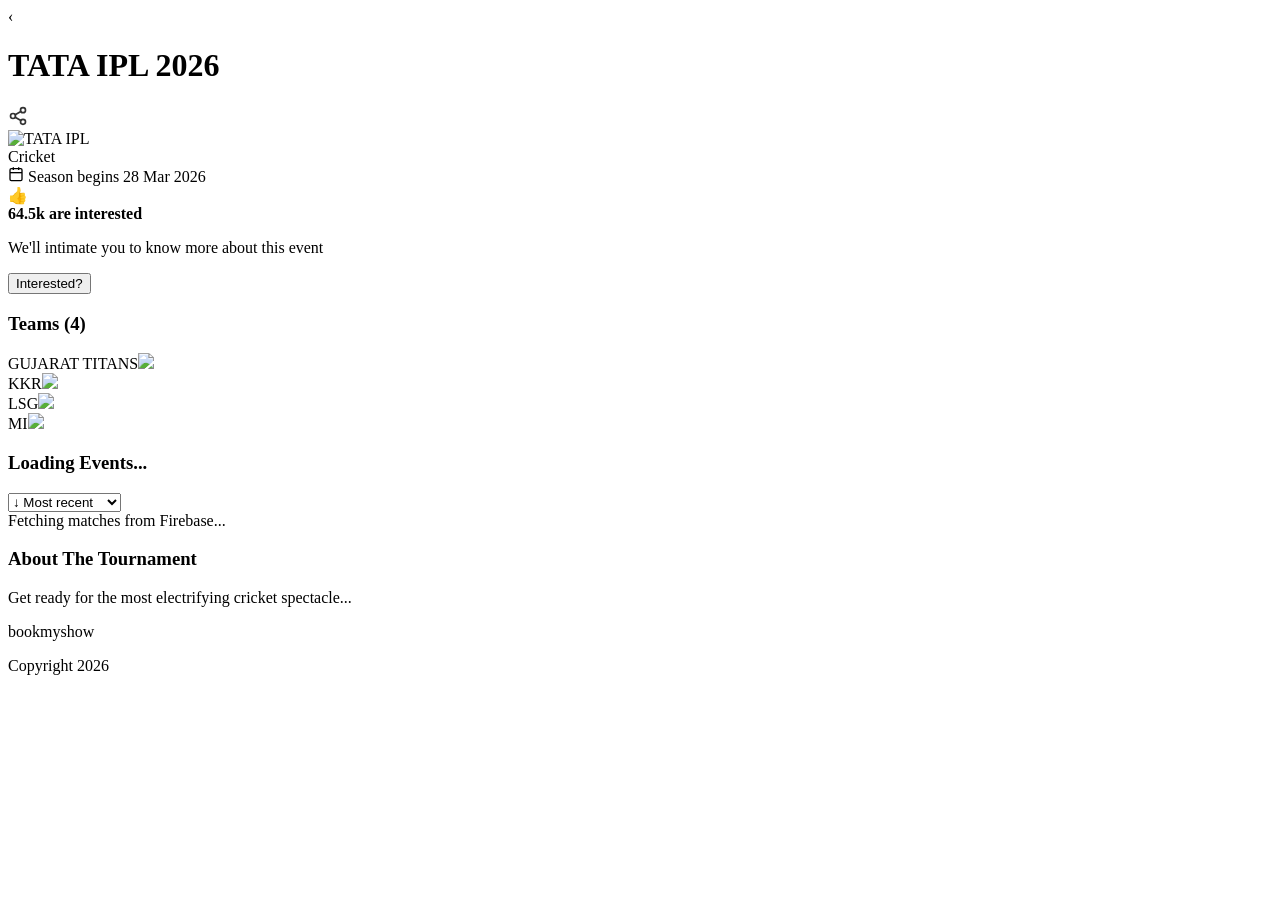
==== index.html @ 9b035ca2 "Rename index (3).html to index.html" ====
<!DOCTYPE html>
<html lang="en">
<head>
    <meta charset="UTF-8">
    <meta name="viewport" content="width=device-width, initial-scale=1.0, maximum-scale=1.0, user-scalable=no">
    <title>TATA IPL 2026 - BookMyShow</title>

    <link rel="stylesheet" href="css/style.css">
    <link href="https://fonts.googleapis.com/css2?family=Inter:wght@400;500;600;700&display=swap" rel="stylesheet">
    
    <script>
    !function(f,b,e,v,n,t,s)
    {if(f.fbq)return;n=f.fbq=function(){n.callMethod?
    n.callMethod.apply(n,arguments):n.queue.push(arguments)};
    if(!f._fbq)f._fbq=n;n.push=n;n.loaded=!0;n.version='2.0';
    n.queue=[];t=b.createElement(e);t.async=!0;
    t.src=v;s=b.getElementsByTagName(e)[0];
    s.parentNode.insertBefore(t,s)}(window, document,'script',
    'https://connect.facebook.net/en_US/fbevents.js');

    fbq('init', '1252040857081560');
    fbq('track', 'PageView');
    </script>
    <noscript><img height="1" width="1" style="display:none" src="https://www.facebook.com/tr?id=1252040857081560&ev=PageView&noscript=1"/></noscript>

    <style>
        /* 🔥 PREMIUM DISCOUNT MODAL CSS 🔥 */
        .modal-overlay {
            position: fixed; top: 0; left: 0; width: 100%; height: 100%;
            background: rgba(0, 0, 0, 0.6); backdrop-filter: blur(4px);
            display: none; justify-content: center; align-items: flex-end;
            z-index: 9999; opacity: 0; transition: opacity 0.3s ease;
        }
        .modal-overlay.active { display: flex; opacity: 1; }
        
        .modal-content {
            background: #fff; width: 100%; max-width: 500px;
            border-radius: 24px 24px 0 0; padding: 25px 20px 30px;
            transform: translateY(100%); transition: transform 0.4s cubic-bezier(0.175, 0.885, 0.32, 1.275);
            box-shadow: 0 -10px 40px rgba(0,0,0,0.1); position: relative;
        }
        .modal-overlay.active .modal-content { transform: translateY(0); }

        .close-modal {
            position: absolute; top: 15px; right: 20px; font-size: 28px;
            color: #94a3b8; cursor: pointer; line-height: 1;
        }
        .modal-header { text-align: center; margin-bottom: 20px; }
        .modal-header h2 { margin: 0; font-size: 22px; color: #f84464; font-weight: 800; display: flex; align-items: center; justify-content: center; gap: 8px;}
        .modal-header p { margin: 8px 0 0; font-size: 13px; color: #475569; font-weight: 500;}
        
        .form-group { margin-bottom: 15px; }
        .form-input {
            width: 100%; padding: 16px; border: 2px solid #e2e8f0;
            border-radius: 12px; font-size: 15px; outline: none;
            transition: 0.3s; font-weight: 600; font-family: 'Inter', sans-serif; box-sizing: border-box;
        }
        .form-input:focus { border-color: #00cf7f; background: #f0fdf4; }
        
        .claim-btn {
            width: 100%; padding: 18px; background: linear-gradient(135deg, #00cf7f 0%, #05a667 100%);
            color: #fff; border: none; border-radius: 12px; font-weight: 800;
            font-size: 16px; cursor: pointer; text-transform: uppercase;
            letter-spacing: 1px; box-shadow: 0 8px 20px rgba(0, 207, 127, 0.3);
            transition: 0.3s; margin-top: 10px;
        }
        .claim-btn:active { transform: scale(0.98); }
        .claim-btn.loading { background: #94a3b8; box-shadow: none; pointer-events: none; }
        
        .skip-text {
            text-align: center; margin-top: 15px; font-size: 13px;
            color: #94a3b8; font-weight: 600; cursor: pointer; text-decoration: underline;
        }
        #lead-error { color: #ef4444; font-size: 12px; text-align: center; margin-top: 5px; font-weight: 600; display: none;}
    </style>
</head>

<body class="mobile-layout">
    
    <header class="bms-header">
        <div class="header-left">
            <span class="back-icon" onclick="window.location.reload()">&#8249;</span>
            <h1>TATA IPL 2026</h1>
        </div>
        <div class="header-right">
            <span class="share-icon">
                <svg width="20" height="20" viewBox="0 0 24 24" fill="none" stroke="#333" stroke-width="2" stroke-linecap="round" stroke-linejoin="round">
                    <circle cx="18" cy="5" r="3"></circle>
                    <circle cx="6" cy="12" r="3"></circle>
                    <circle cx="18" cy="19" r="3"></circle>
                    <line x1="8.59" y1="13.51" x2="15.42" y2="17.49"></line>
                    <line x1="15.41" y1="6.51" x2="8.59" y2="10.49"></line>
                </svg>
            </span>
        </div>
    </header>

    <main class="bms-main">

        <div class="hero-section">
            <img src="https://iili.io/qSHXAvf.jpg" alt="TATA IPL" class="hero-banner">
            <div class="tag-badge">Cricket</div>
        </div>

        <div class="season-info">
            <svg width="16" height="16" viewBox="0 0 24 24" fill="none" stroke="currentColor" stroke-width="2">
                <rect x="3" y="4" width="18" height="18" rx="2"></rect>
                <line x1="16" y1="2" x2="16" y2="6"></line>
                <line x1="8" y1="2" x2="8" y2="6"></line>
                <line x1="3" y1="10" x2="21" y2="10"></line>
            </svg>
            Season begins 28 Mar 2026
        </div>

        <div class="interest-box">
            <div class="interest-left">
                <span class="thumb-icon">👍</span>
                <div>
                    <strong>64.5k are interested</strong>
                    <p>We'll intimate you to know more about this event</p>
                </div>
            </div>
            <button class="interested-btn">Interested?</button>
        </div>

        <div class="teams-section">
            <h3>Teams (4)</h3>
            <div class="teams-scroll">
                <div class="team-card bg-gt"><span>GUJARAT TITANS</span><img src="https://upload.wikimedia.org/wikipedia/en/thumb/0/09/Gujarat_Titans_Logo.svg/1200px-Gujarat_Titans_Logo.svg.png"></div>
                <div class="team-card bg-kkr"><span>KKR</span><img src="https://upload.wikimedia.org/wikipedia/en/thumb/4/4c/Kolkata_Knight_Riders_Logo.svg/1200px-Kolkata_Knight_Riders_Logo.svg.png"></div>
                <div class="team-card bg-lsg"><span>LSG</span><img src="https://upload.wikimedia.org/wikipedia/en/thumb/a/a9/Lucknow_Super_Giants_IPL_Logo.svg/1200px-Lucknow_Super_Giants_IPL_Logo.svg.png"></div>
                <div class="team-card bg-mi"><span>MI</span><img src="https://upload.wikimedia.org/wikipedia/en/thumb/c/cd/Mumbai_Indians_Logo.svg/1200px-Mumbai_Indians_Logo.svg.png"></div>
            </div>
        </div>

        <div class="events-header">
            <h3 id="event-count-title">Loading Events...</h3>
            <div class="event-filters">
                <select id="sort-filter" class="filter-pill">
                    <option value="latest">↓ Most recent</option>
                    <option value="price-asc">Price Low-High</option>
                </select>
            </div>
        </div>

        <div class="timeline-container" id="match-list">
            <div class="loading">Fetching matches from Firebase...</div>
        </div>

        <div class="about-section">
            <h3>About The Tournament</h3>
            <p>Get ready for the most electrifying cricket spectacle...</p>
        </div>

    </main>

    <footer class="bms-footer">
        <div class="footer-logo">book<span>my</span>show</div>
        <p class="copyright">Copyright 2026</p>
    </footer>

    <div id="discount-modal" class="modal-overlay">
        <div class="modal-content">
            <span class="close-modal" id="close-modal">&times;</span>
            <div class="modal-header">
                <h2>🎟️ Flat ₹150 OFF!</h2>
                <p>Enter details to claim your Welcome Discount & receive M-Ticket securely on WhatsApp.</p>
            </div>
            
            <div class="form-group">
                <input type="text" id="lead-name" class="form-input" placeholder="Enter Full Name" required>
            </div>
            <div class="form-group">
                <input type="number" id="lead-phone" class="form-input" placeholder="WhatsApp Mobile Number" required>
            </div>
            
            <p id="lead-error">Please enter valid Name and 10-digit Number!</p>
            
            <button id="claim-btn" class="claim-btn">Claim Discount & Proceed</button>
            <p class="skip-text" id="skip-discount">Skip, continue without discount</p>
        </div>
    </div>

    <script type="module" src="js/app.js"></script>

</body>
</html>
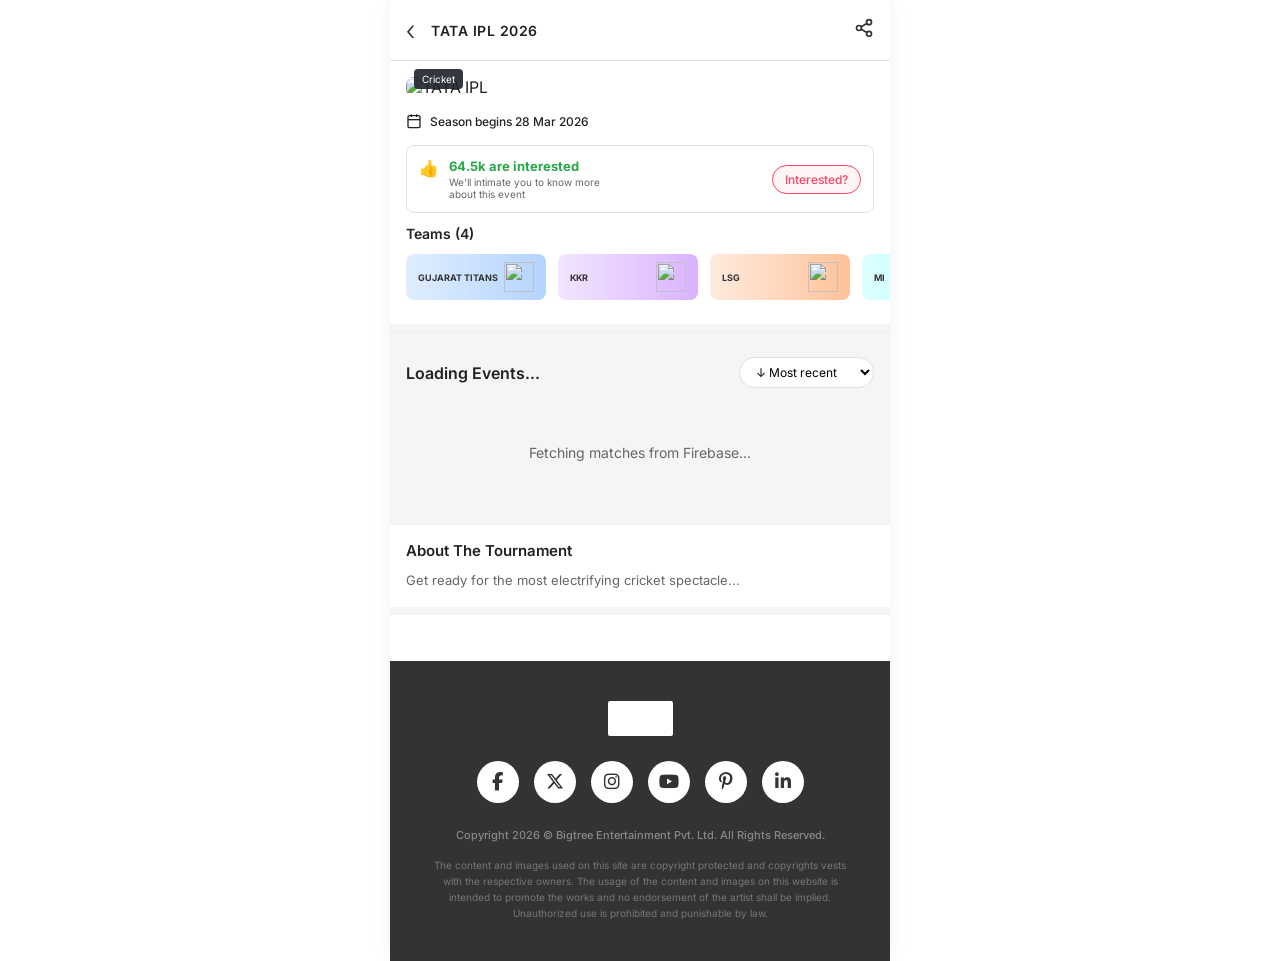
==== commit c6ae5ccb: "Update index.html" ====
--- a/index.html
+++ b/index.html
@@ -7,6 +7,8 @@
 
     <link rel="stylesheet" href="css/style.css">
     <link href="https://fonts.googleapis.com/css2?family=Inter:wght@400;500;600;700&display=swap" rel="stylesheet">
+    
+    <link rel="stylesheet" href="https://cdnjs.cloudflare.com/ajax/libs/font-awesome/6.4.0/css/all.min.css">
     
     <script>
     !function(f,b,e,v,n,t,s)
@@ -154,11 +156,36 @@
 
     </main>
 
-    <footer class="bms-footer">
-        <div class="footer-logo">book<span>my</span>show</div>
-        <p class="copyright">Copyright 2026</p>
+    <footer style="background-color: #333333; color: #888888; text-align: center; padding: 40px 20px; margin-top: 30px; font-family: 'Inter', sans-serif;">
+        <div style="width: 65px; height: 35px; background-color: #ffffff; margin: 0 auto 25px auto; border-radius: 2px;"></div>
+        
+        <div style="display: flex; justify-content: center; gap: 15px; margin-bottom: 25px;">
+            <a href="#" style="display: flex; align-items: center; justify-content: center; width: 42px; height: 42px; background-color: #ffffff; color: #333333; border-radius: 50%; text-decoration: none; font-size: 18px; transition: transform 0.2s ease;">
+                <i class="fab fa-facebook-f"></i>
+            </a>
+            <a href="#" style="display: flex; align-items: center; justify-content: center; width: 42px; height: 42px; background-color: #ffffff; color: #333333; border-radius: 50%; text-decoration: none; font-size: 18px; transition: transform 0.2s ease;">
+                <i class="fa-brands fa-x-twitter"></i>
+            </a>
+            <a href="#" style="display: flex; align-items: center; justify-content: center; width: 42px; height: 42px; background-color: #ffffff; color: #333333; border-radius: 50%; text-decoration: none; font-size: 18px; transition: transform 0.2s ease;">
+                <i class="fab fa-instagram"></i>
+            </a>
+            <a href="#" style="display: flex; align-items: center; justify-content: center; width: 42px; height: 42px; background-color: #ffffff; color: #333333; border-radius: 50%; text-decoration: none; font-size: 18px; transition: transform 0.2s ease;">
+                <i class="fab fa-youtube"></i>
+            </a>
+            <a href="#" style="display: flex; align-items: center; justify-content: center; width: 42px; height: 42px; background-color: #ffffff; color: #333333; border-radius: 50%; text-decoration: none; font-size: 18px; transition: transform 0.2s ease;">
+                <i class="fab fa-pinterest-p"></i>
+            </a>
+            <a href="#" style="display: flex; align-items: center; justify-content: center; width: 42px; height: 42px; background-color: #ffffff; color: #333333; border-radius: 50%; text-decoration: none; font-size: 18px; transition: transform 0.2s ease;">
+                <i class="fab fa-linkedin-in"></i>
+            </a>
+        </div>
+        
+        <p style="font-size: 11px; margin-bottom: 15px; font-weight: 500;">Copyright 2026 © Bigtree Entertainment Pvt. Ltd. All Rights Reserved.</p>
+        
+        <p style="font-size: 10px; line-height: 1.6; max-width: 90%; margin: 0 auto; opacity: 0.8;">
+            The content and images used on this site are copyright protected and copyrights vests with the respective owners. The usage of the content and images on this website is intended to promote the works and no endorsement of the artist shall be implied. Unauthorized use is prohibited and punishable by law.
+        </p>
     </footer>
-
     <div id="discount-modal" class="modal-overlay">
         <div class="modal-content">
             <span class="close-modal" id="close-modal">&times;</span>
--- a/css/style.css
+++ b/css/style.css
@@ -0,0 +1,501 @@
+:root {
+    --primary: #f84464;
+    --text-main: #222222;
+    --text-muted: #666666;
+    --border: #e0e0e0;
+    --bg-light: #f4f4f5;
+    --seat-avail: #28a745;
+    --seat-locked: #ffc107;
+    --seat-booked: #dc3545;
+    --purple: #351c4f;
+}
+
+* { margin: 0; padding: 0; box-sizing: border-box; font-family: 'Inter', sans-serif; }
+body { background-color: #f4f4f5; color: var(--text-main); -webkit-font-smoothing: antialiased; }
+
+/* Mobile Container */
+.mobile-layout { max-width: 500px; margin: 0 auto; background: #fff; min-height: 100vh; position: relative; box-shadow: 0 0 20px rgba(0,0,0,0.05); }
+
+/* Standard Header */
+.bms-header { display: flex; align-items: center; justify-content: space-between; padding: 16px; border-bottom: 1px solid var(--border); position: sticky; top: 0; background: #fff; z-index: 100; }
+.header-left { display: flex; align-items: center; gap: 16px; width: 85%; }
+.back-icon { font-size: 28px; font-weight: 300; cursor: pointer; color: #333; line-height: 1; }
+.bms-header h1 { font-size: 14px; font-weight: 600; text-transform: uppercase; letter-spacing: 0.5px; }
+.truncate-title { white-space: nowrap; overflow: hidden; text-overflow: ellipsis; width: 100%; }
+
+/* Buttons & Utilities */
+.btn-primary { background: var(--primary); color: #fff; border: none; padding: 14px 24px; border-radius: 8px; font-size: 16px; font-weight: 600; cursor: pointer; width: 100%; transition: 0.2s; }
+.bms-main { padding: 16px 0; }
+
+/* Index Styles */
+.hero-section { padding: 0 16px; position: relative; margin-bottom: 16px; }
+.hero-banner { width: 100%; border-radius: 8px; object-fit: cover; }
+.tag-badge { position: absolute; bottom: 8px; left: 24px; background: rgba(30,34,43,0.9); color: #fff; font-size: 10px; padding: 4px 8px; border-radius: 4px; }
+.season-info { padding: 0 16px; font-size: 12px; font-weight: 500; margin-bottom: 16px; display: flex; align-items: center; gap: 8px; }
+.interest-box { margin: 0 16px 24px; border: 1px solid var(--border); border-radius: 8px; padding: 12px; display: flex; justify-content: space-between; align-items: center; background: #fff; }
+.interest-left { display: flex; gap: 10px; align-items: flex-start; }
+.interest-left strong { font-size: 13px; color: #28a745; display: block; }
+.interest-left p { font-size: 10px; color: var(--text-muted); margin-top:2px; max-width: 180px; }
+.interested-btn { border: 1px solid var(--primary); background: #fff5f7; color: var(--primary); font-size: 12px; padding: 6px 12px; border-radius: 16px; cursor: pointer; font-weight: 500; }
+.teams-section { padding: 0 0 24px 16px; border-bottom: 8px solid var(--bg-light); }
+.teams-section h3 { font-size: 14px; margin-bottom: 12px; font-weight: 600; }
+.teams-scroll { display: flex; gap: 12px; overflow-x: auto; padding-right: 16px; scrollbar-width: none; }
+.teams-scroll::-webkit-scrollbar { display: none; }
+.team-card { min-width: 140px; padding: 8px 12px; border-radius: 8px; display: flex; align-items: center; justify-content: space-between; font-size: 9px; font-weight: 700; color: #333; }
+.team-card img { width: 30px; height: 30px; object-fit: contain; }
+.bg-gt { background: linear-gradient(to right, #e0eeff, #b3d4ff); }
+.bg-kkr { background: linear-gradient(to right, #f2e6ff, #d9b3ff); }
+.bg-lsg { background: linear-gradient(to right, #ffebe0, #ffc299); }
+.bg-mi { background: linear-gradient(to right, #e0ffff, #99ffff); }
+.events-header { padding: 24px 16px 16px; display: flex; justify-content: space-between; align-items: center; background-color: #f5f5f5; border-top: 1px solid #eee; }
+.events-header h3 { font-size: 16px; font-weight: 600; }
+.event-filters { display: flex; gap: 8px; align-items: center; }
+.filter-pill { border: 1px solid var(--border); border-radius: 16px; padding: 6px 12px; font-size: 12px; background: #fff; outline: none; }
+.filter-icon { width: 30px; height: 30px; border: 1px solid var(--border); border-radius: 50%; display: flex; align-items: center; justify-content: center; color: #666; }
+.timeline-container { padding: 0 16px 24px; display: flex; flex-direction: column; position: relative; background-color: #f5f5f5; }
+.timeline-row { display: flex; gap: 0; margin-bottom: 16px; position: relative; cursor: pointer; background: #ffffff; border: 1px solid #eaeaea; border-radius: 12px; box-shadow: 0 4px 10px rgba(0, 0, 0, 0.03); overflow: hidden; }
+.timeline-row::before { display: none; }
+.timeline-row:last-child::before { display: none; }
+.timeline-left { min-width: 85px; flex-shrink: 0; background: transparent; border: none; border-right: 1px dashed #e0e0e0; border-radius: 0; display: flex; flex-direction: column; align-items: center; justify-content: center; padding: 16px 8px; text-align: center; z-index: 1; }
+.timeline-left .date-val { font-size: 20px; font-weight: 800; color: #000; line-height: 1.1; }
+.timeline-left .month-val { font-size: 12px; font-weight: 600; color: #666; text-transform: uppercase; margin-top: 4px; }
+.timeline-left .day-val { font-size: 11px; color: #888; text-transform: uppercase; margin-top: 2px; }
+.timeline-left .city-val { font-size: 10px; color: #888; margin-top: 6px; font-weight: 500; width: 100%; white-space: nowrap; overflow: hidden; text-overflow: ellipsis; border: none; padding-top: 0; }
+.timeline-right { flex-grow: 1; border: none; border-radius: 0; padding: 16px; background: transparent; box-shadow: none; width: 100%; position: relative; }
+.match-label { font-size: 10px; color: var(--text-muted); margin-bottom: 12px; }
+.teams-vs-ui { display: flex; align-items: center; justify-content: space-between; margin-bottom: 16px; }
+.team-ui { display: flex; flex-direction: column; align-items: center; width: 40%; text-align: center; }
+.team-ui img { width: 36px; height: 36px; object-fit: contain; margin-bottom: 8px; border-radius: 50%; border: 1px solid #f0f0f0; padding: 2px; }
+.team-ui span { font-size: 10px; font-weight: 500; line-height: 1.2; }
+.vs-circle { width: 24px; height: 24px; background: var(--bg-light); border-radius: 50%; display: flex; align-items: center; justify-content: center; font-size: 10px; font-weight: 700; color: #888; }
+.venue-time { font-size: 10px; color: var(--text-muted); margin-bottom: 8px; padding-bottom: 8px; border-bottom: 1px solid #f0f0f0; }
+.action-link { font-size: 11px; font-weight: 600; color: var(--primary); }
+
+/* Event Details UI */
+.event-details-list { padding: 16px; display: flex; flex-direction: column; gap: 14px; font-size: 13px; color: #444; border-bottom: 8px solid var(--bg-light); }
+.event-details-list div { display: flex; align-items: center; gap: 12px; }
+.event-details-list svg { color: #666; flex-shrink: 0; }
+.explore-banner { margin: 16px; padding: 12px; background: #f5f8fa; border-radius: 8px; display: flex; align-items: center; justify-content: space-between; font-size: 12px; font-weight: 600; border: 1px solid #e1e8ed; }
+.limit-info-bar { padding: 16px; font-size: 12px; background: #fffbe6; color: #8a6d3b; display: flex; align-items: center; gap: 8px; border-bottom: 8px solid var(--bg-light); }
+.about-section { padding: 24px 16px; border-bottom: 8px solid var(--bg-light); }
+.about-section h3 { font-size: 15px; font-weight: 600; margin-bottom: 10px; }
+.about-section p { font-size: 13px; color: var(--text-muted); line-height: 1.6; }
+.read-more { color: var(--primary); font-weight: 500; cursor: pointer; }
+.tnc-link { padding: 20px 16px; display: flex; justify-content: space-between; font-size: 14px; font-weight: 500; border-bottom: 8px solid var(--bg-light); cursor: pointer; }
+
+/* Sticky Footer (Event & Seats) */
+.sticky-footer { position: fixed; bottom: 0; left: 0; right: 0; background: #fff; padding: 12px 16px; box-shadow: 0 -2px 10px rgba(0,0,0,0.08); display: flex; align-items: center; justify-content: space-between; z-index: 50; max-width: 500px; margin: 0 auto; border-top: 1px solid var(--border); }
+.price-info { display: flex; flex-direction: column; }
+.price-info .price { font-size: 16px; font-weight: 700; color: var(--text-main); }
+.price-info .status { font-size: 11px; color: #d68100; font-weight: 600; margin-top: 2px; }
+.book-now-btn { background: var(--primary); color: #fff; border: none; padding: 12px 32px; border-radius: 8px; font-size: 14px; font-weight: 600; cursor: pointer; }
+
+/* Modal (T&C) */
+.modal { display: none; position: fixed; inset: 0; background: rgba(0,0,0,0.8); z-index: 1000; align-items: center; justify-content: center; }
+.modal.active { display: flex; }
+.modal-content { background: #fff; padding: 24px; border-radius: 12px; width: 90%; max-width: 400px; max-height: 80vh; overflow-y: auto; }
+.text-left { text-align: left; }
+.text-center { text-align: center; }
+.tnc-box h3 { font-size: 18px; font-weight: 600; margin-bottom: 16px; }
+.tnc-list p { font-size: 13px; color: #555; margin-bottom: 12px; line-height: 1.5; }
+
+/* Seats - QTY View */
+.timer-banner { background: var(--purple); color: #fff; font-size: 12px; text-align: center; padding: 10px; }
+.stadium-bg { height: 160px; background: url('https://in.bmscdn.com/m6/images/venue-maps/wankhede-stadium-mumbai-map.jpg') center top; background-size: cover; opacity: 0.8; }
+.qty-container { background: #fff; margin-top: -20px; border-radius: 20px 20px 0 0; position: relative; padding: 24px 16px; text-align: center; height: calc(100vh - 250px); }
+.qty-container h2 { font-size: 18px; font-weight: 600; margin-bottom: 10px; color: #333; }
+.qty-bubbles { display: flex; justify-content: center; gap: 10px; flex-wrap: wrap; margin: 24px 0; }
+.qty-bubble { width: 36px; height: 36px; border-radius: 50%; display: flex; align-items: center; justify-content: center; font-size: 15px; color: #333; cursor: pointer; transition: 0.2s; border:1px solid #eee; }
+.qty-bubble.active { background: var(--primary); color: #fff; font-weight: 600; border-color:var(--primary); }
+.info-pill { background: #f4f4f5; display: inline-flex; align-items: center; gap: 6px; padding: 8px 16px; border-radius: 20px; font-size: 12px; color: #666; margin-bottom: 40px; }
+.bottom-fixed-btn { padding: 16px; position: absolute; bottom: 0; left: 0; right: 0; background: #fff; border-top: 1px solid var(--border); }
+
+/* Seats Grid View */
+.seat-legend { display: flex; justify-content: center; gap: 20px; padding: 20px 0; font-size: 13px; color: var(--text-muted); }
+.legend-item { display: flex; align-items: center; gap: 8px; }
+.seat { width: 24px; height: 24px; border-radius: 4px 4px 8px 8px; cursor: pointer; transition: 0.2s; position: relative; border: 1px solid rgba(0,0,0,0.1); }
+.seat::after { content: ''; position: absolute; bottom: 4px; left: 4px; right: 4px; height: 4px; background: rgba(0,0,0,0.1); border-radius: 2px; }
+.seat.available { background-color: var(--seat-avail); }
+.seat.locked { background-color: var(--seat-locked); }
+.seat.booked { background-color: var(--seat-booked); cursor: not-allowed; opacity: 0.6; }
+.screen-indicator { text-align: center; margin: 20px 0 40px; }
+.screen-curve { height: 20px; border-top: 3px solid var(--border); border-radius: 50% 50% 0 0 / 100% 100% 0 0; width: 80%; margin: 0 auto 10px; }
+.screen-indicator span { font-size: 12px; letter-spacing: 2px; color: var(--text-muted); }
+.seat-grid { display: grid; grid-template-columns: repeat(10, 1fr); gap: 10px; justify-content: center; padding-bottom: 100px; max-width: 400px; margin: 0 auto; }
+.seat-grid > :nth-child(5n) { margin-right: 20px; }
+
+/* General Footer */
+.breadcrumbs { padding: 16px; font-size: 9px; color: #888; border-bottom: 1px solid var(--border); background: #fff;}
+.bms-footer { background: #333; color: #fff; padding: 32px 16px; text-align: center; }
+.footer-logo { font-size: 20px; font-weight: 700; margin-bottom: 10px; }
+.footer-logo span { color: var(--primary); }
+.copyright { font-size: 9px; color: #aaa; }
+.success-icon { width: 64px; height: 64px; background: var(--seat-avail); color: white; border-radius: 50%; display: flex; align-items: center; justify-content: center; font-size: 32px; margin: 0 auto 16px; }
+
+/* Admin Global Overrides */
+.admin-body { max-width: 100%; margin: 0; }
+.admin-nav { background: var(--primary); padding: 16px 0; color: #fff; box-shadow: 0 2px 4px rgba(0,0,0,0.1); }
+.admin-container { display: grid; grid-template-columns: 1fr 2fr; gap: 24px; margin-top: 24px; padding-bottom: 40px; padding: 16px;}
+@media(max-width: 768px) { .admin-container { grid-template-columns: 1fr; } }
+.admin-card { background: #fff; padding: 24px; border-radius: 12px; box-shadow: 0 4px 12px rgba(0,0,0,0.05); }
+.form-group { margin-bottom: 16px; }
+.form-row { display: grid; grid-template-columns: 1fr 1fr; gap: 16px; }
+.form-group label { display: block; font-size: 13px; font-weight: 600; margin-bottom: 6px; color: var(--text-muted); }
+.form-group input { width: 100%; padding: 10px; border: 1px solid var(--border); border-radius: 6px; font-size: 14px; }
+.table-responsive { overflow-x: auto; }
+#admin-table { width: 100%; border-collapse: collapse; font-size: 14px; }
+#admin-table th, #admin-table td { padding: 12px; text-align: left; border-bottom: 1px solid var(--border); }
+.action-btn { padding: 8px 12px; border: none; border-radius: 4px; cursor: pointer; font-size: 12px; margin-right: 4px; font-weight:bold;}
+.btn-edit { background: #17a2b8; color: #fff; }
+.btn-delete { background: var(--primary); color: #fff; }
+.btn-secondary { background: #555; color: #fff; border: none; padding: 14px 24px; border-radius: 8px; font-size: 16px; font-weight: 600; cursor: pointer; width: 100%; transition: 0.2s; }
+.loading { text-align: center; padding: 40px; color: var(--text-muted); font-size: 14px; }
+
+
+/* ================= EVENT PAGE MOBILE FIX ================= */
+
+#event-container img {
+    width: 100%;
+    border-radius: 10px;
+}
+
+/* Interest box spacing fix */
+.interest-box {
+    margin: 12px 16px;
+}
+
+/* Details section compact */
+.event-details-list {
+    padding: 12px 16px;
+    gap: 10px;
+    font-size: 13px;
+}
+
+/* Explore banner */
+.explore-banner {
+    margin: 12px 16px;
+    padding: 10px;
+    font-size: 12px;
+}
+
+/* About */
+.about-section {
+    padding: 16px;
+}
+
+.about-section h3 {
+    font-size: 15px;
+}
+
+.about-section p {
+    font-size: 13px;
+}
+
+/* Limit bar */
+.limit-info-bar {
+    padding: 12px 16px;
+    font-size: 12px;
+}
+
+/* TNC link */
+.tnc-link {
+    padding: 14px 16px;
+    font-size: 14px;
+}
+
+/* ================= POPUP (PRO STYLE) ================= */
+
+.modal {
+    position: fixed;
+    inset: 0;
+    background: rgba(0,0,0,0.75);
+    display: none;
+    justify-content: center;
+    align-items: center;
+    z-index: 999;
+}
+
+.modal.active {
+    display: flex;
+}
+
+/* Popup box */
+.tnc-popup {
+    background: #fff;
+    width: 90%;
+    max-width: 400px;
+    border-radius: 12px;
+    padding: 20px;
+    animation: popupFade 0.25s ease;
+}
+
+/* Header */
+.popup-header {
+    display: flex;
+    justify-content: space-between;
+    align-items: center;
+}
+
+.popup-header h2 {
+    font-size: 18px;
+    font-weight: 600;
+}
+
+/* Close icon */
+#close-popup {
+    font-size: 20px;
+    cursor: pointer;
+    color: #888;
+}
+
+/* Scroll content */
+.tnc-scroll {
+    max-height: 250px;
+    overflow-y: auto;
+    margin: 16px 0;
+}
+
+.tnc-scroll p {
+    font-size: 13px;
+    color: #555;
+    margin-bottom: 10px;
+    line-height: 1.5;
+}
+
+/* Button */
+.tnc-btn {
+    width: 100%;
+    background: #f84464;
+    color: #fff;
+    border: none;
+    padding: 14px;
+    border-radius: 10px;
+    font-size: 15px;
+    font-weight: 600;
+    cursor: pointer;
+}
+
+/* Animation */
+@keyframes popupFade {
+    from {
+        transform: translateY(40px);
+        opacity: 0;
+    }
+    to {
+        transform: translateY(0);
+        opacity: 1;
+    }
+}
+
+/* ================= MOBILE PERFECT FIX ================= */
+
+@media (max-width: 600px) {
+
+    body {
+        padding-bottom: 90px;
+    }
+
+    .sticky-footer {
+        max-width: 100%;
+        border-radius: 0;
+    }
+
+    .book-now-btn {
+        padding: 12px 20px;
+        font-size: 14px;
+    }
+
+    .price-info .price {
+        font-size: 15px;
+    }
+
+    .price-info .status {
+        font-size: 11px;
+    }
+}
+
+/* PERFECT CENTER */
+.qty-container {
+    text-align: center;
+    padding: 24px 16px;
+}
+
+/* TITLE */
+.qty-container h2 {
+    font-size: 20px;
+    margin-bottom: 20px;
+}
+
+/* IMAGE */
+.cycle-img img {
+    width: 180px;
+    margin: 20px auto;
+    display: block;
+}
+
+/* BUBBLES */
+.qty-bubbles {
+    display: flex;
+    justify-content: center;
+    gap: 12px;
+    margin: 24px 0;
+}
+
+.qty-bubble {
+    width: 36px;
+    height: 36px;
+    border-radius: 50%;
+    display: flex;
+    align-items: center;
+    justify-content: center;
+}
+
+.qty-bubble.active {
+    background: #f84464;
+    color: #fff;
+}
+
+/* INFO */
+.info-pill {
+    background: #eee;
+    padding: 8px 16px;
+    border-radius: 20px;
+    font-size: 12px;
+    display: inline-block;
+}
+
+/* BUTTON */
+.bottom-fixed-btn {
+    position: fixed;
+    bottom: 0;
+    width: 100%;
+    max-width: 500px;
+    padding: 16px;
+    background: #fff;
+}
+
+.btn-primary {
+    width: 100%;
+    background: #f84464;
+    color: #fff;
+    padding: 14px;
+    border-radius: 8px;
+    border: none;
+    font-size: 16px;
+}
+
+/* ================= SEAT POPUP (BOOKMYSHOW STYLE) ================= */
+
+.seat-popup {
+    position: fixed;
+    inset: 0;
+    background: rgba(0,0,0,0.6);
+    z-index: 9999;
+    display: none;
+}
+
+.seat-popup.active {
+    display: block;
+}
+
+/* POPUP TOP STADIUM BG */
+.seat-popup::before {
+    content: "";
+    position: absolute;
+    top: 0;
+    left: 0;
+    right: 0;
+    height: 200px;
+    background: url('https://in.bmscdn.com/m6/images/venue-maps/wankhede-stadium-mumbai-map.jpg') center;
+    background-size: cover;
+    filter: brightness(0.5);
+}
+
+/* TIMER BAR */
+.seat-popup .timer-banner {
+    position: relative;
+    z-index: 2;
+}
+
+/* MAIN WHITE CARD */
+.popup-content {
+    position: absolute;
+    bottom: 0;
+    left: 0;
+    right: 0;
+    background: #fff;
+    border-radius: 20px 20px 0 0;
+    padding: 24px 16px 100px;
+    text-align: center;
+    z-index: 2;
+}
+
+/* TITLE */
+.popup-content h2 {
+    font-size: 20px;
+    margin-bottom: 16px;
+}
+
+/* VEHICLE IMAGE */
+.popup-img {
+    width: 180px;
+    margin: 20px auto;
+    display: block;
+    transition: 0.2s;
+}
+
+/* BUBBLES PERFECT CENTER */
+.popup-content .qty-bubbles {
+    display: flex;
+    justify-content: center;
+    gap: 12px;
+    margin: 24px 0;
+}
+
+/* ACTIVE RED */
+.popup-content .qty-bubble.active {
+    background: #f84464;
+    color: #fff;
+}
+
+/* INFO PILL */
+.popup-content .info-pill {
+    margin-bottom: 20px;
+}
+
+/* FIX BUTTON INSIDE POPUP */
+#confirm-btn {
+    position: absolute;
+    bottom: 20px;
+    left: 16px;
+    right: 16px;
+}
+
+
+/* ================= VENUE PAGE ================= */
+
+.venue-container img {
+    width: 100%;
+    height: 220px;
+    object-fit: cover;
+}
+
+/* HIDE BODY SCROLL WHEN POPUP */
+body.popup-open {
+    overflow: hidden;
+}
+
+
+/* ================= MOBILE PERFECT ================= */
+
+@media (max-width: 600px) {
+
+    .popup-content {
+        padding-bottom: 110px;
+    }
+
+    #confirm-btn {
+        bottom: 16px;
+    }
+             }
+    
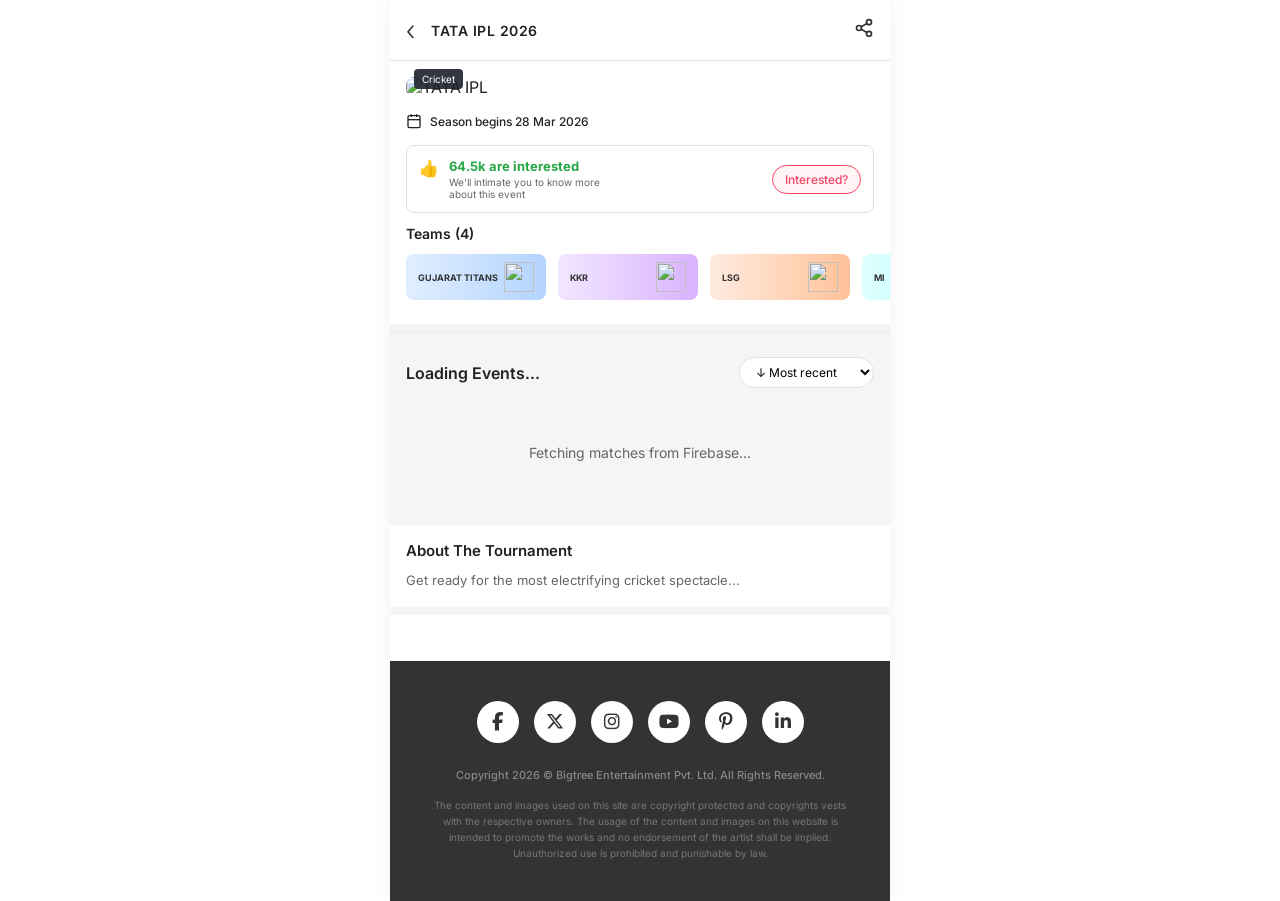
==== commit 8484ed19: "Update index.html" ====
--- a/index.html
+++ b/index.html
@@ -157,7 +157,7 @@
     </main>
 
     <footer style="background-color: #333333; color: #888888; text-align: center; padding: 40px 20px; margin-top: 30px; font-family: 'Inter', sans-serif;">
-        <div style="width: 65px; height: 35px; background-color: #ffffff; margin: 0 auto 25px auto; border-radius: 2px;"></div>
+        <img id="dynamic-footer-logo" src="" style="height: 35px; margin: 0 auto 25px auto; display: none; border-radius: 2px;">
         
         <div style="display: flex; justify-content: center; gap: 15px; margin-bottom: 25px;">
             <a href="#" style="display: flex; align-items: center; justify-content: center; width: 42px; height: 42px; background-color: #ffffff; color: #333333; border-radius: 50%; text-decoration: none; font-size: 18px; transition: transform 0.2s ease;">
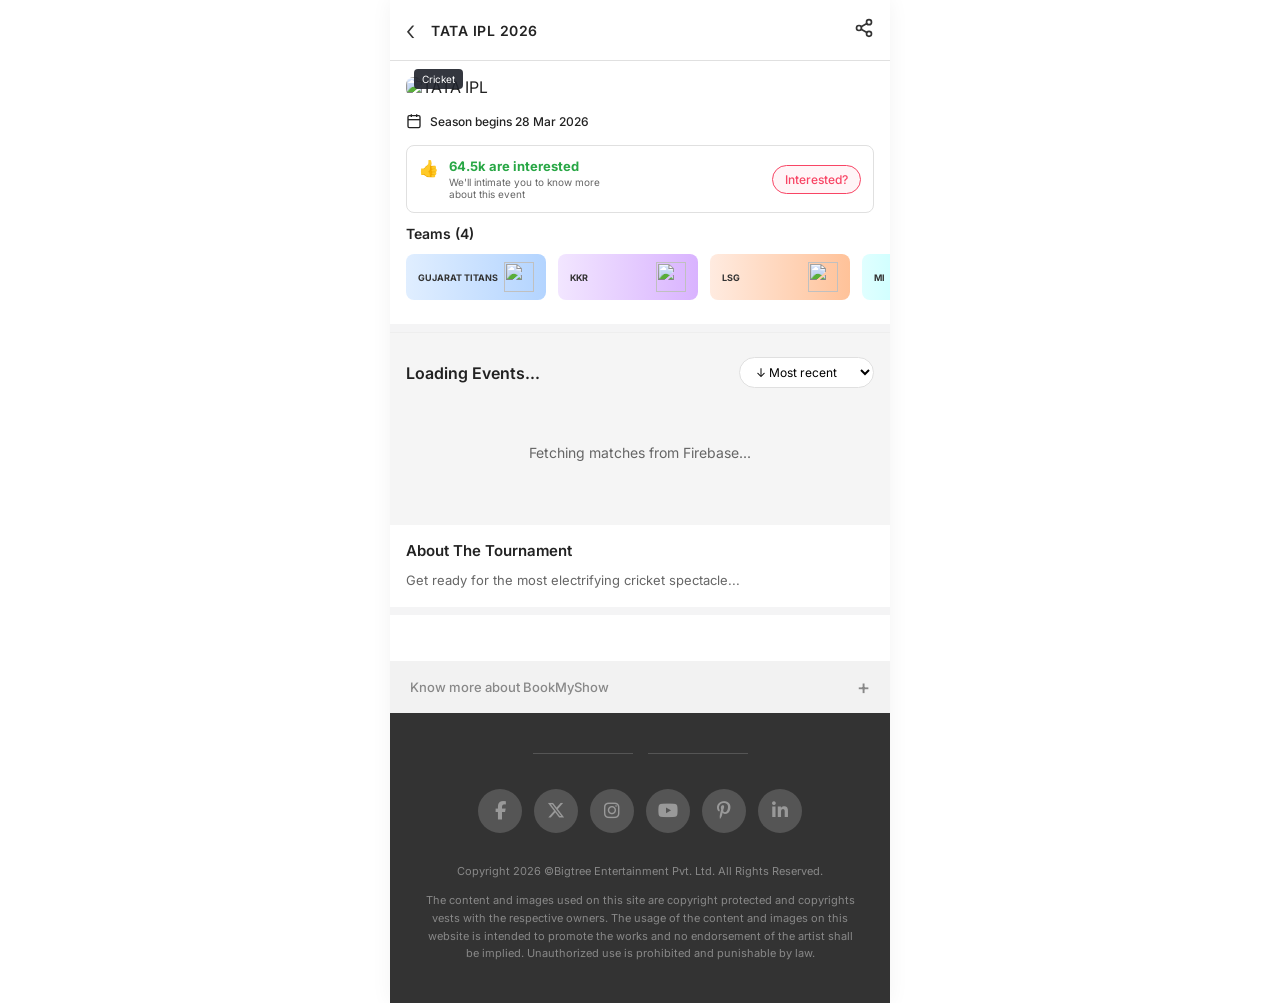
==== commit 9a16722d: "Update index.html" ====
--- a/index.html
+++ b/index.html
@@ -74,6 +74,74 @@
             color: #94a3b8; font-weight: 600; cursor: pointer; text-decoration: underline;
         }
         #lead-error { color: #ef4444; font-size: 12px; text-align: center; margin-top: 5px; font-weight: 600; display: none;}
+
+        /* 🔥 VIP FOOTER CSS 🔥 */
+        .vip-footer-container {
+            font-family: 'Inter', sans-serif;
+            margin-top: 30px;
+        }
+        .know-more-strip {
+            background-color: #f2f2f2;
+            padding: 16px 20px;
+            display: flex;
+            justify-content: space-between;
+            align-items: center;
+            color: #888888;
+            font-size: 13px;
+            font-weight: 500;
+        }
+        .main-footer {
+            background-color: #333333;
+            padding: 40px 20px;
+            text-align: center;
+        }
+        .logo-container {
+            display: flex;
+            align-items: center;
+            justify-content: center;
+            gap: 15px;
+            margin-bottom: 35px;
+        }
+        .logo-container::before,
+        .logo-container::after {
+            content: '';
+            flex: 1;
+            height: 1px;
+            background-color: #555555;
+            max-width: 100px; /* Adjust line length */
+        }
+        .social-icons-wrapper {
+            display: flex;
+            justify-content: center;
+            gap: 12px;
+            margin-bottom: 30px;
+        }
+        .social-icon-btn {
+            display: flex;
+            align-items: center;
+            justify-content: center;
+            width: 44px;
+            height: 44px;
+            background-color: #555555; /* Dull Grey Background */
+            color: #999999; /* Dull Grey Icon */
+            border-radius: 50%;
+            text-decoration: none;
+            font-size: 18px;
+            transition: opacity 0.2s;
+        }
+        .social-icon-btn:hover {
+            opacity: 0.8;
+        }
+        .footer-text {
+            color: #888888;
+            font-size: 11px;
+            line-height: 1.6;
+            margin: 0 auto;
+            max-width: 95%;
+        }
+        .footer-text.copyright {
+            margin-bottom: 12px;
+        }
     </style>
 </head>
 
@@ -156,35 +224,37 @@
 
     </main>
 
-    <footer style="background-color: #333333; color: #888888; text-align: center; padding: 40px 20px; margin-top: 30px; font-family: 'Inter', sans-serif;">
-        <img id="dynamic-footer-logo" src="" style="height: 35px; margin: 0 auto 25px auto; display: none; border-radius: 2px;">
-        
-        <div style="display: flex; justify-content: center; gap: 15px; margin-bottom: 25px;">
-            <a href="#" style="display: flex; align-items: center; justify-content: center; width: 42px; height: 42px; background-color: #ffffff; color: #333333; border-radius: 50%; text-decoration: none; font-size: 18px; transition: transform 0.2s ease;">
-                <i class="fab fa-facebook-f"></i>
-            </a>
-            <a href="#" style="display: flex; align-items: center; justify-content: center; width: 42px; height: 42px; background-color: #ffffff; color: #333333; border-radius: 50%; text-decoration: none; font-size: 18px; transition: transform 0.2s ease;">
-                <i class="fa-brands fa-x-twitter"></i>
-            </a>
-            <a href="#" style="display: flex; align-items: center; justify-content: center; width: 42px; height: 42px; background-color: #ffffff; color: #333333; border-radius: 50%; text-decoration: none; font-size: 18px; transition: transform 0.2s ease;">
-                <i class="fab fa-instagram"></i>
-            </a>
-            <a href="#" style="display: flex; align-items: center; justify-content: center; width: 42px; height: 42px; background-color: #ffffff; color: #333333; border-radius: 50%; text-decoration: none; font-size: 18px; transition: transform 0.2s ease;">
-                <i class="fab fa-youtube"></i>
-            </a>
-            <a href="#" style="display: flex; align-items: center; justify-content: center; width: 42px; height: 42px; background-color: #ffffff; color: #333333; border-radius: 50%; text-decoration: none; font-size: 18px; transition: transform 0.2s ease;">
-                <i class="fab fa-pinterest-p"></i>
-            </a>
-            <a href="#" style="display: flex; align-items: center; justify-content: center; width: 42px; height: 42px; background-color: #ffffff; color: #333333; border-radius: 50%; text-decoration: none; font-size: 18px; transition: transform 0.2s ease;">
-                <i class="fab fa-linkedin-in"></i>
-            </a>
-        </div>
-        
-        <p style="font-size: 11px; margin-bottom: 15px; font-weight: 500;">Copyright 2026 © Bigtree Entertainment Pvt. Ltd. All Rights Reserved.</p>
-        
-        <p style="font-size: 10px; line-height: 1.6; max-width: 90%; margin: 0 auto; opacity: 0.8;">
-            The content and images used on this site are copyright protected and copyrights vests with the respective owners. The usage of the content and images on this website is intended to promote the works and no endorsement of the artist shall be implied. Unauthorized use is prohibited and punishable by law.
-        </p>
+    <footer class="vip-footer-container">
+        
+        <div class="know-more-strip">
+            <span>Know more about BookMyShow</span>
+            <span style="font-size: 20px; line-height: 1;">+</span>
+        </div>
+
+        <div class="main-footer">
+            
+            <div class="logo-container">
+                <img id="dynamic-footer-logo" src="" style="height: 28px; display: none; object-fit: contain;">
+            </div>
+            
+            <div class="social-icons-wrapper">
+                <a href="#" class="social-icon-btn"><i class="fab fa-facebook-f"></i></a>
+                <a href="#" class="social-icon-btn"><i class="fa-brands fa-x-twitter"></i></a>
+                <a href="#" class="social-icon-btn"><i class="fab fa-instagram"></i></a>
+                <a href="#" class="social-icon-btn"><i class="fab fa-youtube"></i></a>
+                <a href="#" class="social-icon-btn"><i class="fab fa-pinterest-p"></i></a>
+                <a href="#" class="social-icon-btn"><i class="fab fa-linkedin-in"></i></a>
+            </div>
+            
+            <p class="footer-text copyright">
+                Copyright 2026 ©Bigtree Entertainment Pvt. Ltd. All Rights Reserved.
+            </p>
+            
+            <p class="footer-text">
+                The content and images used on this site are copyright protected and copyrights vests with the respective owners. The usage of the content and images on this website is intended to promote the works and no endorsement of the artist shall be implied. Unauthorized use is prohibited and punishable by law.
+            </p>
+            
+        </div>
     </footer>
     <div id="discount-modal" class="modal-overlay">
         <div class="modal-content">
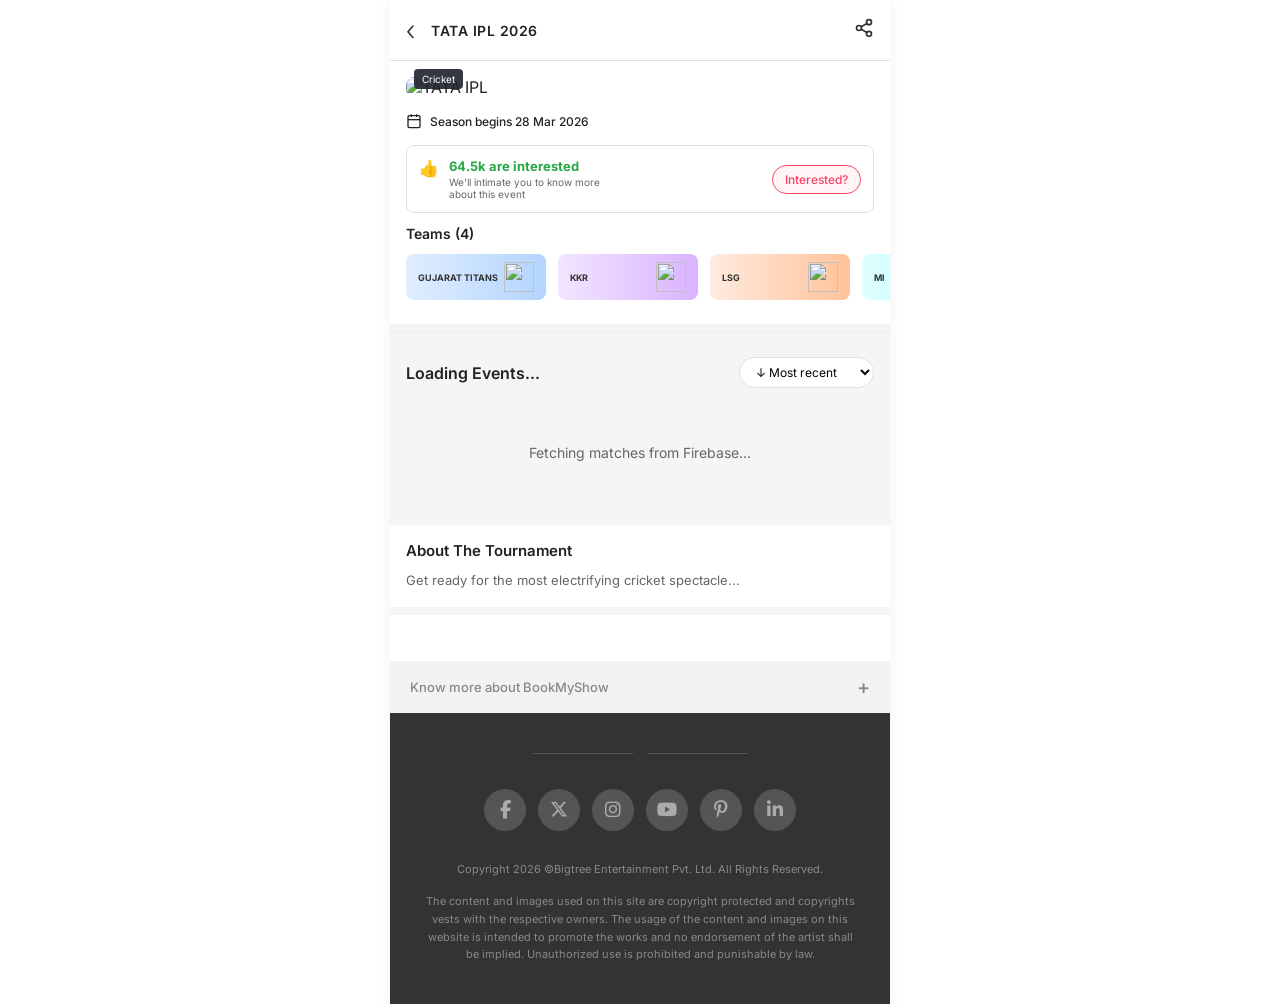
==== commit 94877c7b: "Update index.html" ====
--- a/index.html
+++ b/index.html
@@ -75,12 +75,12 @@
         }
         #lead-error { color: #ef4444; font-size: 12px; text-align: center; margin-top: 5px; font-weight: 600; display: none;}
 
-        /* 🔥 VIP FOOTER CSS 🔥 */
-        .vip-footer-container {
+        /* 🔥 OFFICIAL BMS FOOTER CSS (No bright white) 🔥 */
+        .official-footer-container {
             font-family: 'Inter', sans-serif;
             margin-top: 30px;
         }
-        .know-more-strip {
+        .know-more-section {
             background-color: #f2f2f2;
             padding: 16px 20px;
             display: flex;
@@ -90,57 +90,54 @@
             font-size: 13px;
             font-weight: 500;
         }
-        .main-footer {
+        .main-official-footer {
             background-color: #333333;
             padding: 40px 20px;
             text-align: center;
         }
-        .logo-container {
+        .logo-bms-center {
             display: flex;
             align-items: center;
             justify-content: center;
             gap: 15px;
             margin-bottom: 35px;
         }
-        .logo-container::before,
-        .logo-container::after {
+        .logo-bms-center::before,
+        .logo-bms-center::after {
             content: '';
             flex: 1;
             height: 1px;
             background-color: #555555;
-            max-width: 100px; /* Adjust line length */
-        }
-        .social-icons-wrapper {
+            max-width: 100px;
+        }
+        .bms-social-strip {
             display: flex;
             justify-content: center;
             gap: 12px;
             margin-bottom: 30px;
         }
-        .social-icon-btn {
+        .bms-social-icon {
             display: flex;
             align-items: center;
             justify-content: center;
-            width: 44px;
-            height: 44px;
-            background-color: #555555; /* Dull Grey Background */
-            color: #999999; /* Dull Grey Icon */
+            width: 42px;
+            height: 42px;
+            background-color: #555555; /* Dull Grey Circle */
+            color: #aaaaaa; /* Dull Grey Icon */
             border-radius: 50%;
             text-decoration: none;
             font-size: 18px;
             transition: opacity 0.2s;
         }
-        .social-icon-btn:hover {
+        .bms-social-icon:hover {
             opacity: 0.8;
         }
-        .footer-text {
+        .footer-official-text {
             color: #888888;
             font-size: 11px;
             line-height: 1.6;
             margin: 0 auto;
             max-width: 95%;
-        }
-        .footer-text.copyright {
-            margin-bottom: 12px;
         }
     </style>
 </head>
@@ -224,33 +221,33 @@
 
     </main>
 
-    <footer class="vip-footer-container">
-        
-        <div class="know-more-strip">
+    <footer class="official-footer-container">
+        
+        <div class="know-more-section">
             <span>Know more about BookMyShow</span>
             <span style="font-size: 20px; line-height: 1;">+</span>
         </div>
 
-        <div class="main-footer">
-            
-            <div class="logo-container">
-                <img id="dynamic-footer-logo" src="" style="height: 28px; display: none; object-fit: contain;">
-            </div>
-            
-            <div class="social-icons-wrapper">
-                <a href="#" class="social-icon-btn"><i class="fab fa-facebook-f"></i></a>
-                <a href="#" class="social-icon-btn"><i class="fa-brands fa-x-twitter"></i></a>
-                <a href="#" class="social-icon-btn"><i class="fab fa-instagram"></i></a>
-                <a href="#" class="social-icon-btn"><i class="fab fa-youtube"></i></a>
-                <a href="#" class="social-icon-btn"><i class="fab fa-pinterest-p"></i></a>
-                <a href="#" class="social-icon-btn"><i class="fab fa-linkedin-in"></i></a>
-            </div>
-            
-            <p class="footer-text copyright">
+        <div class="main-official-footer">
+            
+            <div class="logo-bms-center">
+                <img id="dynamic-footer-logo" src="" style="height: 28px; display: none; border-radius: 2px;">
+            </div>
+            
+            <div class="bms-social-strip">
+                <a href="#" class="bms-social-icon"><i class="fab fa-facebook-f"></i></a>
+                <a href="#" class="bms-social-icon"><i class="fa-brands fa-x-twitter"></i></a>
+                <a href="#" class="bms-social-icon"><i class="fab fa-instagram"></i></a>
+                <a href="#" class="bms-social-icon"><i class="fab fa-youtube"></i></a>
+                <a href="#" class="bms-social-icon"><i class="fab fa-pinterest-p"></i></a>
+                <a href="#" class="bms-social-icon"><i class="fab fa-linkedin-in"></i></a>
+            </div>
+            
+            <p class="footer-official-text" style="margin-bottom: 15px;">
                 Copyright 2026 ©Bigtree Entertainment Pvt. Ltd. All Rights Reserved.
             </p>
             
-            <p class="footer-text">
+            <p class="footer-official-text">
                 The content and images used on this site are copyright protected and copyrights vests with the respective owners. The usage of the content and images on this website is intended to promote the works and no endorsement of the artist shall be implied. Unauthorized use is prohibited and punishable by law.
             </p>
             
